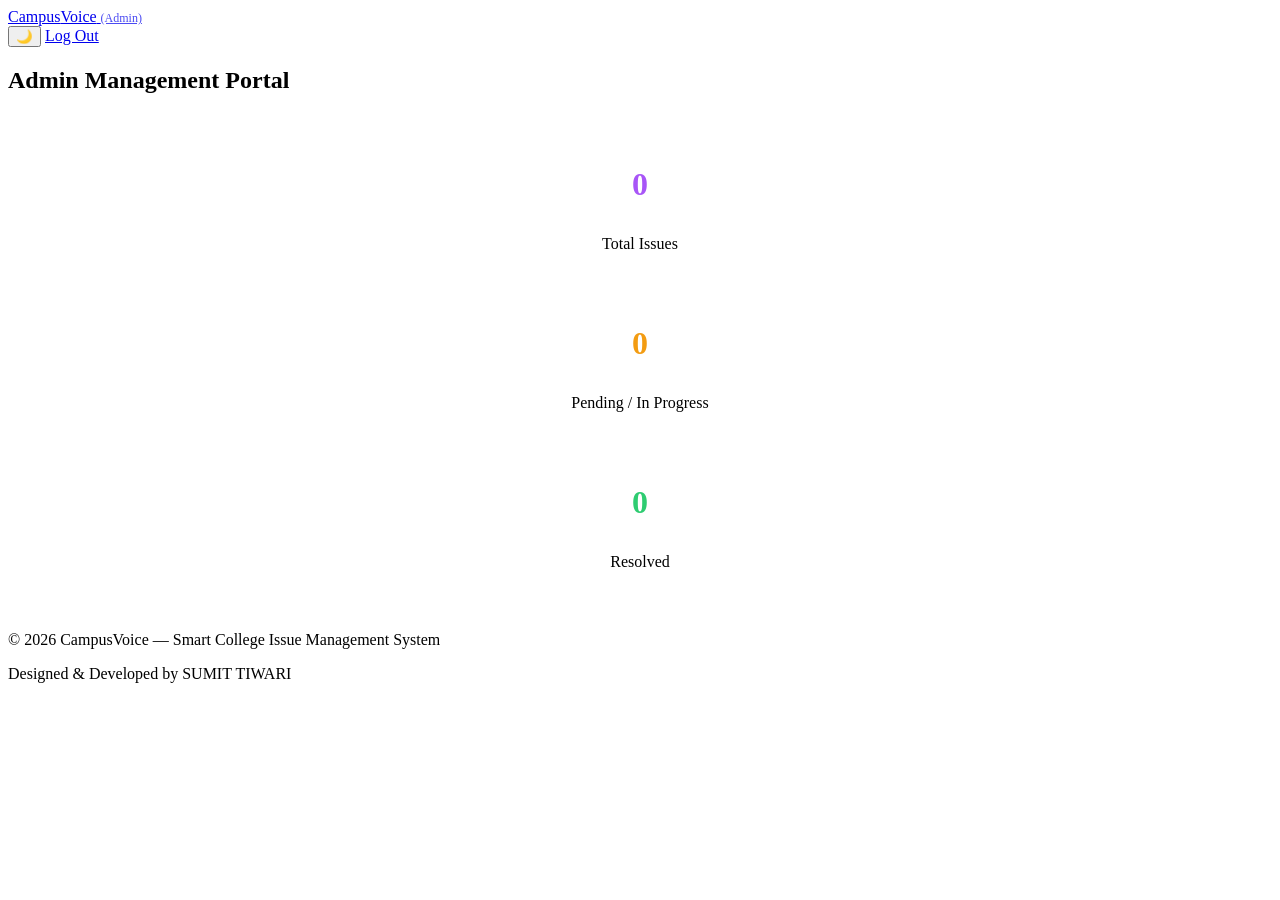
==== admin-dashboard.html @ 944886ef "Add HTML files" ====
<!DOCTYPE html>
<html lang="en">
<head>
    <meta charset="UTF-8">
    <meta name="viewport" content="width=device-width, initial-scale=1.0">
    <title>Admin Dashboard - CampusVoice</title>
    <script>
        if (localStorage.getItem('theme') === 'dark') {
            document.documentElement.classList.add('dark-mode');
        }
    </script>
    <link rel="stylesheet" href="css/style.css">
    <link href="https://fonts.googleapis.com/css2?family=Inter:wght@400;500;600;700&family=Space+Grotesk:wght@700&display=swap" rel="stylesheet">
</head>
<body>

    <!-- ===== NAVBAR ===== -->
    <header class="navbar">
        <a href="index.html" class="logo">Campus<span>Voice</span> <small style="font-size: 12px; opacity: 0.7;">(Admin)</small></a>
        
        <div class="nav-buttons">
            <button class="icon-btn" id="themeToggle" aria-label="Toggle theme">🌙</button>
            <a href="login.html" class="btn btn-ghost">Log Out</a>
        </div>
    </header>

    <!-- ===== ADMIN DASHBOARD SECTION ===== -->
    <section class="how-it-works">
        <h2>Admin Management Portal</h2>

        <!-- Stats Overview -->
        <div class="steps" style="grid-template-columns: repeat(auto-fit, minmax(200px, 1fr)); margin-bottom: 40px;">
            <div class="step-card" style="text-align: center; padding: 20px;">
                <h3 style="font-size: 32px; color: #a855f7;" id="totalIssuesCount">0</h3>
                <p style="margin: 0;">Total Issues</p>
            </div>
            <div class="step-card" style="text-align: center; padding: 20px;">
                <h3 style="font-size: 32px; color: #f39c12;" id="pendingIssuesCount">0</h3>
                <p style="margin: 0;">Pending / In Progress</p>
            </div>
            <div class="step-card" style="text-align: center; padding: 20px;">
                <h3 style="font-size: 32px; color: #2ecc71;" id="resolvedIssuesCount">0</h3>
                <p style="margin: 0;">Resolved</p>
            </div>
        </div>
        
        <!-- Active Issues Container -->
        <div class="steps" id="adminIssuesContainer"></div>

        <!-- SOLVED SECTION WRAPPER (Prevents JS from duplicating containers) -->
        <div id="adminSolvedWrapper" style="margin-top: 40px; text-align: center; width: 100%;"></div>
    </section>

    <!-- ===== FOOTER ===== -->
    <footer>
        <p>&copy; 2026 CampusVoice — Smart College Issue Management System</p>
        <p class="credit-tag">Designed & Developed by <span class="credit-name">SUMIT TIWARI</span></p>
    </footer>

    <script src="js/main.js"></script>
</body>
</html>
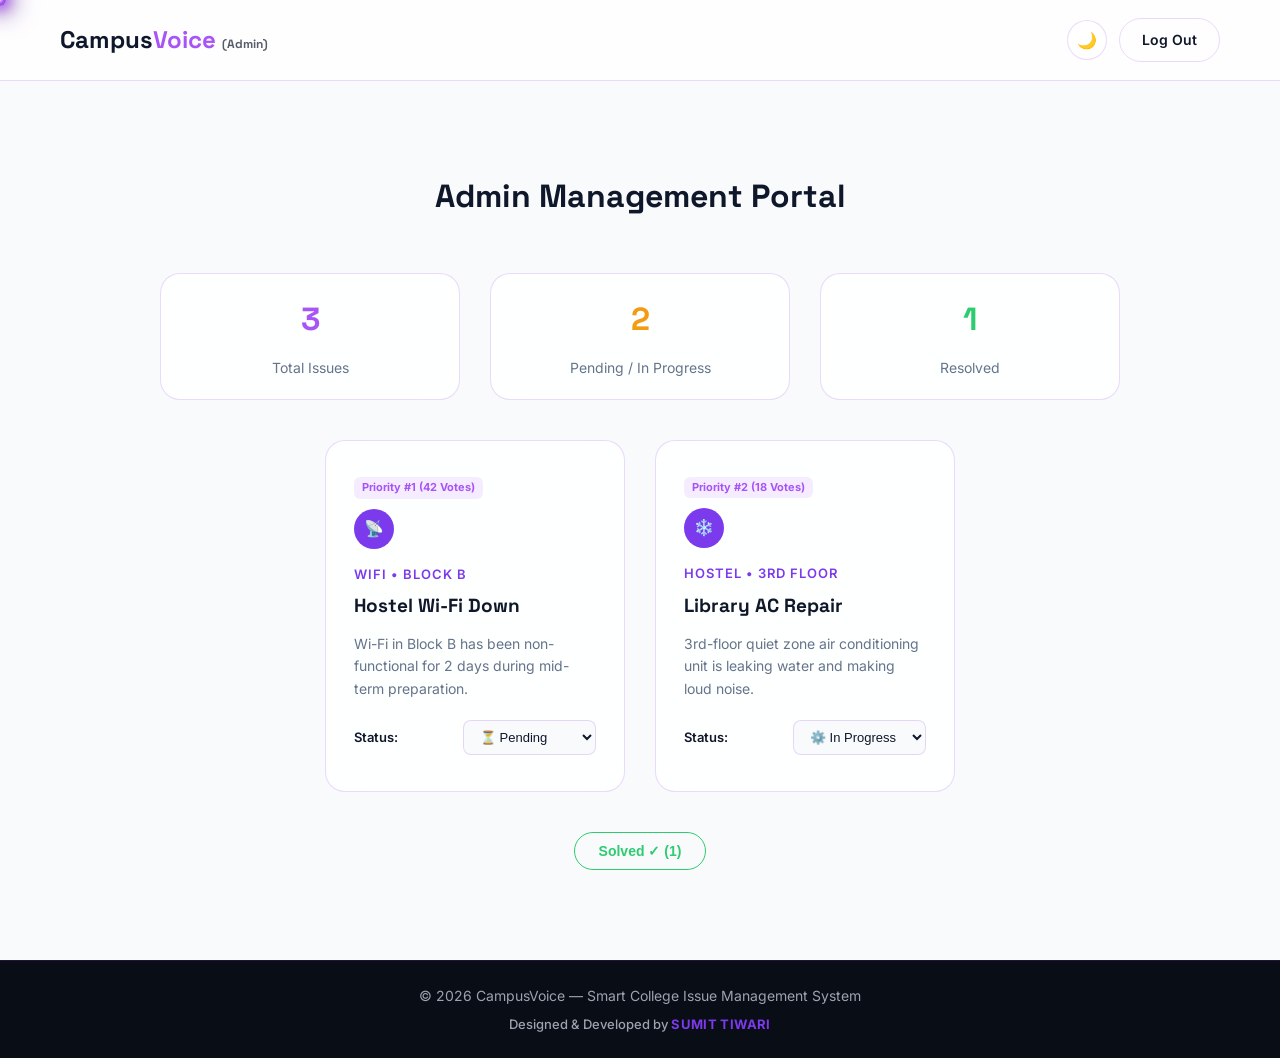
==== commit 6edd9bc7: "Add HTML File" ====
--- a/admin-dashboard.html
+++ b/admin-dashboard.html
@@ -59,4 +59,4 @@
 
     <script src="js/main.js"></script>
 </body>
-</html>+</html>
--- a/css/style.css
+++ b/css/style.css
@@ -0,0 +1,472 @@
+/* COMPACT LASER GLOW WITH TRAIL */
+.cursor-glow {
+    position: fixed;
+    top: 0;
+    left: 0;
+    width: 12px;
+    height: 12px;
+    background: radial-gradient(circle, #e9d5ff 0%, #a855f7 40%, rgba(126, 34, 206, 0.8) 70%, transparent 100%);
+    box-shadow: 0 0 12px 4px rgba(168, 85, 247, 0.9), 0 0 25px 8px rgba(88, 28, 135, 0.6);
+    border-radius: 50%;
+    pointer-events: none;
+    transform: translate(-50%, -50%);
+    /* This transition creates the milliseconds delay/trace effect as it moves */
+    transition: transform 0.08s cubic-bezier(0.1, 0.8, 0.3, 1);
+    z-index: 9999;
+}
+
+/* APPLY GRID BACKGROUND TO ALL PAGES */
+body {
+    background-color: var(--bg-color, #0b0c10);
+    background-image: 
+        linear-gradient(to right, rgba(255, 255, 255, 0.04) 1px, transparent 1px),
+        linear-gradient(to bottom, rgba(255, 255, 255, 0.04) 1px, transparent 1px);
+    background-size: 40px 40px;
+    background-attachment: fixed; /* Keeps the grid seamless when scrolling */
+    min-height: 100vh;
+}
+
+/* ===== LOGO HOVER EFFECT ===== */
+.navbar .logo {
+    font-family: 'Space Grotesk', sans-serif;
+    font-size: 24px;
+    font-weight: 700;
+    color: var(--text-color, #ffffff);
+    text-decoration: none;
+    transition: transform 0.3s ease, filter 0.3s ease;
+    display: inline-block;
+}
+
+.navbar .logo span {
+    color: #a855f7;
+    transition: color 0.3s ease;
+}
+
+.navbar .logo:hover {
+    transform: translateY(-2px) scale(1.03);
+    filter: drop-shadow(0 0 10px rgba(168, 85, 247, 0.5));
+}
+
+.navbar .logo:hover span {
+    color: #c084fc;
+}
+
+
+/* ===== THEME VARIABLES ===== */
+:root {
+    --bg-color: #F8FAFC;
+    --text-color: #0F172A;
+    --navbar-bg: rgba(255, 255, 255, 0.8);
+    --card-bg: rgba(255, 255, 255, 0.85);
+    --card-border: rgba(147, 51, 234, 0.18);
+    --muted-text: #64748B;
+    --primary: #7C3AED;
+    --primary-hover: #6D28D9;
+    --glow-1: rgba(124, 58, 237, 0.25);
+    --glow-2: rgba(192, 132, 252, 0.2);
+    --grid-line: rgba(124, 58, 237, 0.06);
+    --footer-bg: #090D16;
+    --footer-text: #9CA3AF;
+}
+
+html.dark-mode,
+body.dark-mode {
+    --bg-color: #07070E;
+    --text-color: #F8FAFC;
+    --navbar-bg: rgba(11, 12, 22, 0.8);
+    --card-bg: rgba(18, 16, 32, 0.75);
+    --card-border: rgba(168, 85, 247, 0.25);
+    --muted-text: #94A3B8;
+    --primary: #A855F7;
+    --primary-hover: #C084FC;
+    --glow-1: rgba(168, 85, 247, 0.35);
+    --glow-2: rgba(126, 34, 206, 0.25);
+    --grid-line: rgba(255, 255, 255, 0.04);
+    --footer-bg: #040408;
+    --footer-text: #71717A;
+}
+
+/* ===== BASE RESET ===== */
+* { 
+    margin: 0; 
+    padding: 0; 
+    box-sizing: border-box; 
+}
+
+body {
+    font-family: 'Inter', sans-serif;
+    color: var(--text-color);
+    background-color: var(--bg-color);
+    transition: background 0.3s ease, color 0.3s ease;
+    min-height: 100vh;
+    line-height: 1.6;
+}
+
+h1, h2, h3, .logo {
+    font-family: 'Space Grotesk', sans-serif;
+}
+
+/* ===== NAVBAR ===== */
+.navbar {
+    display: flex;
+    justify-content: space-between;
+    align-items: center;
+    padding: 18px 60px;
+    background: var(--navbar-bg);
+    border-bottom: 1px solid var(--card-border);
+    backdrop-filter: blur(12px);
+    -webkit-backdrop-filter: blur(12px);
+    position: sticky;
+    top: 0;
+    z-index: 100;
+}
+
+.logo {
+    font-size: 22px;
+    font-weight: 700;
+    color: var(--text-color);
+}
+
+.logo span { color: var(--primary); }
+
+.nav-buttons {
+    display: flex;
+    align-items: center;
+    gap: 12px;
+}
+
+/* Theme Toggle Button Hover */
+.icon-btn {
+    background: var(--card-bg);
+    border: 1px solid var(--card-border);
+    border-radius: 50%;
+    width: 40px;
+    height: 40px;
+    cursor: pointer;
+    font-size: 16px;
+    display: flex;
+    align-items: center;
+    justify-content: center;
+    transition: all 0.25s ease;
+}
+
+.icon-btn:hover {
+    border-color: var(--primary);
+    transform: translateY(-2px) scale(1.05);
+    box-shadow: 0 0 16px var(--glow-1);
+}
+
+/* ===== BUTTON HOVER & ANIMATIONS ===== */
+.btn {
+    display: inline-block;
+    text-decoration: none;
+    text-align: center;
+    padding: 10px 22px;
+    border-radius: 999px;
+    font-weight: 600;
+    font-size: 14px;
+    cursor: pointer;
+    transition: all 0.25s cubic-bezier(0.4, 0, 0.2, 1);
+    border: none;
+}
+
+.btn-ghost {
+    background: transparent;
+    color: var(--text-color);
+    border: 1px solid var(--card-border);
+}
+
+.btn-ghost:hover {
+    border-color: var(--primary);
+    color: var(--primary);
+    transform: translateY(-2px);
+    box-shadow: 0 4px 18px var(--glow-1);
+    background: rgba(124, 58, 237, 0.05);
+}
+
+.btn-pill {
+    background: var(--primary);
+    color: #FFFFFF;
+    box-shadow: 0 4px 14px var(--glow-1);
+}
+
+.btn-pill:hover {
+    background: var(--primary-hover);
+    transform: translateY(-2px);
+    box-shadow: 0 8px 24px var(--glow-1);
+}
+
+.btn-large {
+    padding: 14px 32px;
+    font-size: 16px;
+}
+
+.btn-full {
+    display: block;
+    width: 100%;
+    padding: 13px;
+    margin-top: 24px;
+}
+
+/* ===== HERO SECTION ===== */
+.hero {
+    position: relative;
+    text-align: center;
+    padding: 130px 20px 110px;
+    overflow: hidden;
+    background-image: 
+        linear-gradient(to right, var(--grid-line) 1px, transparent 1px),
+        linear-gradient(to bottom, var(--grid-line) 1px, transparent 1px);
+    background-size: 50px 50px;
+}
+
+.hero-glow {
+    position: absolute;
+    bottom: -30%;
+    left: 50%;
+    transform: translateX(-50%);
+    width: 900px;
+    height: 500px;
+    background: radial-gradient(ellipse at center, var(--glow-1) 0%, var(--glow-2) 40%, transparent 70%);
+    filter: blur(60px);
+    z-index: 0;
+    pointer-events: none;
+}
+
+.eyebrow {
+    position: relative;
+    z-index: 1;
+    display: inline-block;
+    font-size: 13px;
+    font-weight: 600;
+    letter-spacing: 0.08em;
+    text-transform: uppercase;
+    color: var(--primary);
+    margin-bottom: 18px;
+}
+
+.hero h1 {
+    position: relative;
+    z-index: 1;
+    font-size: 48px;
+    font-weight: 700;
+    line-height: 1.2;
+    margin-bottom: 22px;
+}
+
+.hero-sub {
+    position: relative;
+    z-index: 1;
+    max-width: 600px;
+    margin: 0 auto 34px auto;
+    color: var(--muted-text);
+    font-size: 17px;
+}
+
+.hero-buttons {
+    position: relative;
+    z-index: 1;
+    display: flex;
+    justify-content: center;
+    gap: 15px;
+}
+
+/* ===== HOW IT WORKS SECTION ===== */
+.how-it-works {
+    padding: 90px 60px;
+    text-align: center;
+}
+
+.how-it-works h2 {
+    font-size: 32px;
+    font-weight: 700;
+    margin-bottom: 50px;
+}
+
+.steps {
+    display: flex;
+    justify-content: center;
+    gap: 30px;
+    flex-wrap: wrap;
+}
+
+.step-card {
+    background: var(--card-bg);
+    border: 1px solid var(--card-border);
+    border-radius: 20px;
+    padding: 36px 28px;
+    width: 300px;
+    backdrop-filter: blur(16px);
+    -webkit-backdrop-filter: blur(16px);
+    transition: 0.3s ease;
+}
+
+.step-card:hover {
+    transform: translateY(-6px);
+    border-color: var(--primary);
+    box-shadow: 0 12px 30px var(--glow-1);
+}
+
+.step-number {
+    width: 40px;
+    height: 40px;
+    background: var(--primary);
+    color: #FFFFFF;
+    border-radius: 50%;
+    display: flex;
+    align-items: center;
+    justify-content: center;
+    font-weight: 700;
+    margin: 0 auto 18px auto;
+}
+
+.step-card h3 {
+    margin-bottom: 12px;
+    font-size: 19px;
+    font-weight: 700;
+}
+
+.step-card p {
+    color: var(--muted-text);
+    font-size: 14px;
+}
+
+/* ===== AUTH PAGES ===== */
+.auth-section {
+    position: relative;
+    min-height: calc(100vh - 120px);
+    display: flex;
+    align-items: center;
+    justify-content: center;
+    padding: 40px 20px;
+    overflow: hidden;
+    background-image: 
+        linear-gradient(to right, var(--grid-line) 1px, transparent 1px),
+        linear-gradient(to bottom, var(--grid-line) 1px, transparent 1px);
+    background-size: 40px 40px;
+}
+
+.auth-card {
+    position: relative;
+    z-index: 1;
+    background: var(--card-bg);
+    border: 1px solid var(--card-border);
+    border-radius: 24px;
+    padding: 40px;
+    width: 100%;
+    max-width: 420px;
+    backdrop-filter: blur(20px);
+    -webkit-backdrop-filter: blur(20px);
+    box-shadow: 0 20px 50px rgba(0, 0, 0, 0.08);
+}
+
+.dark-mode .auth-card {
+    box-shadow: 0 20px 50px rgba(0, 0, 0, 0.5);
+}
+
+.auth-card h1 {
+    font-size: 28px;
+    font-weight: 700;
+    margin-bottom: 6px;
+}
+
+.auth-sub {
+    color: var(--muted-text);
+    font-size: 14px;
+    margin-bottom: 28px;
+}
+
+.auth-card label {
+    display: block;
+    font-size: 13px;
+    font-weight: 600;
+    margin-bottom: 6px;
+    margin-top: 16px;
+}
+
+.label-row {
+    display: flex;
+    justify-content: space-between;
+    align-items: center;
+}
+
+.forgot-link {
+    font-size: 12px;
+    color: var(--primary);
+    text-decoration: none;
+    font-weight: 600;
+    transition: color 0.2s ease;
+}
+
+.forgot-link:hover {
+    text-decoration: underline;
+    color: var(--primary-hover);
+}
+
+.auth-card input {
+    width: 100%;
+    padding: 12px 16px;
+    border-radius: 12px;
+    border: 1px solid var(--card-border);
+    background: rgba(255, 255, 255, 0.6);
+    color: var(--text-color);
+    font-size: 14px;
+    outline: none;
+    transition: 0.2s ease;
+}
+
+.dark-mode .auth-card input {
+    background: rgba(10, 10, 18, 0.6);
+}
+
+.auth-card input:focus {
+    border-color: var(--primary);
+    box-shadow: 0 0 0 3px var(--glow-1);
+}
+
+.auth-switch {
+    text-align: center;
+    margin-top: 20px;
+    font-size: 14px;
+    color: var(--muted-text);
+}
+
+.auth-switch a {
+    color: var(--primary);
+    text-decoration: none;
+    font-weight: 600;
+}
+
+.auth-switch a:hover {
+    text-decoration: underline;
+}
+
+/* ===== FOOTER & CREDITS ===== */
+footer {
+    text-align: center;
+    padding: 24px 20px;
+    background: var(--footer-bg);
+    color: var(--footer-text);
+    font-size: 14px;
+    border-top: 1px solid var(--card-border);
+}
+
+.credit-tag {
+    margin-top: 6px;
+    font-size: 13px;
+    font-weight: 500;
+    color: var(--footer-text);
+}
+
+.credit-name {
+    color: var(--primary);
+    font-weight: 700;
+    letter-spacing: 0.03em;
+}
+
+@media (max-width: 768px) {
+    .navbar { padding: 16px 20px; }
+    .hero { padding: 80px 20px 60px; }
+    .hero h1 { font-size: 32px; }
+    .how-it-works { padding: 60px 20px; }
+}   
